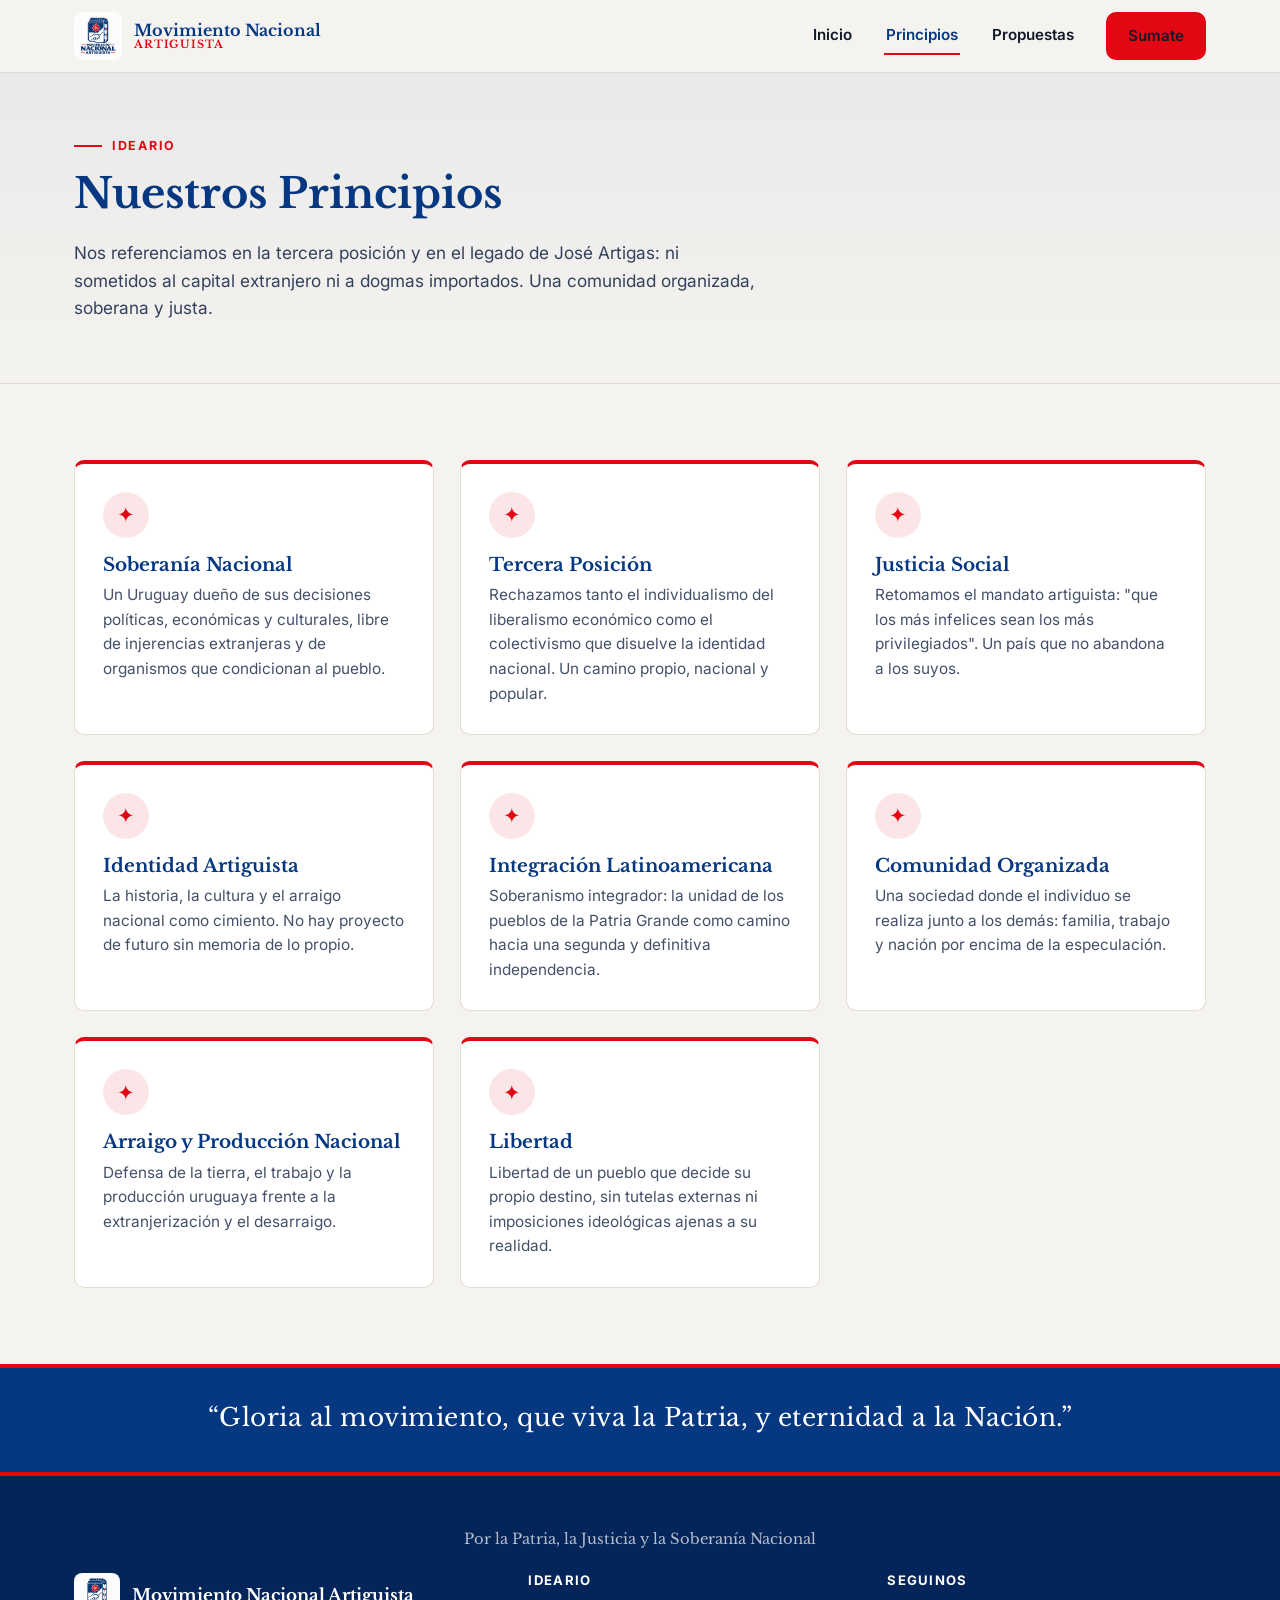
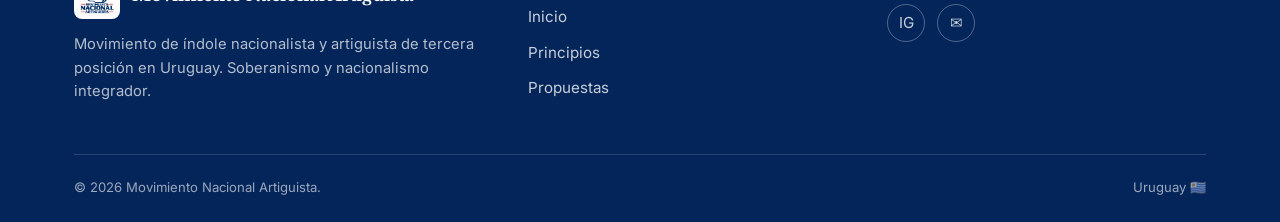
==== principios.html @ b1897db4 "Versión inicial del sitio hub de página única del Movimiento Nacional Artiguista Hub con buscador en" ====
<!DOCTYPE html>
<html lang="es-UY">
<head>
<meta charset="UTF-8">
<meta name="viewport" content="width=device-width, initial-scale=1.0">
<title>Principios — Movimiento Nacional Artiguista</title>
<meta name="description" content="El ideario del Movimiento Nacional Artiguista: tercera posición, soberanía nacional, justicia social e integración latinoamericana desde el legado de Artigas.">
<link rel="icon" href="assets/img/logo.jpg">
<link rel="preconnect" href="https://fonts.googleapis.com">
<link rel="preconnect" href="https://fonts.gstatic.com" crossorigin>
<link href="https://fonts.googleapis.com/css2?family=Libre+Baskerville:wght@400;700&family=Inter:wght@400;500;600;700&display=swap" rel="stylesheet">
<link rel="stylesheet" href="assets/css/styles.css">
</head>
<body>

<header class="encabezado">
  <div class="contenedor encabezado__barra">
    <a href="index.html" class="marca">
      <img src="assets/img/logo.jpg" alt="Escudo del Movimiento Nacional Artiguista">
      <span class="marca__texto">
        <strong>Movimiento Nacional</strong>
        <span>ARTIGUISTA</span>
      </span>
    </a>
    <nav class="nav-principal" aria-label="Navegación principal">
      <a href="index.html">Inicio</a>
      <a href="principios.html" aria-current="page">Principios</a>
      <a href="propuestas.html">Propuestas</a>
      <a href="index.html#titulo-comunidad" class="boton boton-rojo" style="padding:10px 20px;">Sumate</a>
    </nav>
    <button class="menu-toggle" aria-label="Abrir menú" aria-expanded="false"><span></span></button>
  </div>
</header>

<main>
  <section class="pagina-hero">
    <div class="contenedor">
      <p class="eyebrow">Ideario</p>
      <h1>Nuestros Principios</h1>
      <p class="pagina-hero__lead">Nos referenciamos en la tercera posición y en el legado de José Artigas: ni sometidos al capital extranjero ni a dogmas importados. Una comunidad organizada, soberana y justa.</p>
    </div>
  </section>

  <section class="seccion">
    <div class="contenedor">
      <div class="grilla-3">
        <article class="tarjeta tarjeta--principio">
          <div class="tarjeta__icono">✦</div>
          <h3>Soberanía Nacional</h3>
          <p>Un Uruguay dueño de sus decisiones políticas, económicas y culturales, libre de injerencias extranjeras y de organismos que condicionan al pueblo.</p>
        </article>
        <article class="tarjeta tarjeta--principio">
          <div class="tarjeta__icono">✦</div>
          <h3>Tercera Posición</h3>
          <p>Rechazamos tanto el individualismo del liberalismo económico como el colectivismo que disuelve la identidad nacional. Un camino propio, nacional y popular.</p>
        </article>
        <article class="tarjeta tarjeta--principio">
          <div class="tarjeta__icono">✦</div>
          <h3>Justicia Social</h3>
          <p>Retomamos el mandato artiguista: "que los más infelices sean los más privilegiados". Un país que no abandona a los suyos.</p>
        </article>
        <article class="tarjeta tarjeta--principio">
          <div class="tarjeta__icono">✦</div>
          <h3>Identidad Artiguista</h3>
          <p>La historia, la cultura y el arraigo nacional como cimiento. No hay proyecto de futuro sin memoria de lo propio.</p>
        </article>
        <article class="tarjeta tarjeta--principio">
          <div class="tarjeta__icono">✦</div>
          <h3>Integración Latinoamericana</h3>
          <p>Soberanismo integrador: la unidad de los pueblos de la Patria Grande como camino hacia una segunda y definitiva independencia.</p>
        </article>
        <article class="tarjeta tarjeta--principio">
          <div class="tarjeta__icono">✦</div>
          <h3>Comunidad Organizada</h3>
          <p>Una sociedad donde el individuo se realiza junto a los demás: familia, trabajo y nación por encima de la especulación.</p>
        </article>
        <article class="tarjeta tarjeta--principio">
          <div class="tarjeta__icono">✦</div>
          <h3>Arraigo y Producción Nacional</h3>
          <p>Defensa de la tierra, el trabajo y la producción uruguaya frente a la extranjerización y el desarraigo.</p>
        </article>
        <article class="tarjeta tarjeta--principio">
          <div class="tarjeta__icono">✦</div>
          <h3>Libertad</h3>
          <p>Libertad de un pueblo que decide su propio destino, sin tutelas externas ni imposiciones ideológicas ajenas a su realidad.</p>
        </article>
      </div>
    </div>
  </section>

  <section class="franja-lema">
    <div class="contenedor">
      <p>&ldquo;Gloria al movimiento, que viva la Patria, y eternidad a la Nación.&rdquo;</p>
    </div>
  </section>
</main>

<footer class="pie">
  <div class="contenedor">
    <p class="pie__lema">Por la Patria, la Justicia y la Soberanía Nacional</p>
    <div class="pie__grid">
      <div>
        <div class="pie__marca">
          <img src="assets/img/logo.jpg" alt="Escudo del Movimiento Nacional Artiguista">
          <strong>Movimiento Nacional Artiguista</strong>
        </div>
        <p>Movimiento de índole nacionalista y artiguista de tercera posición en Uruguay. Soberanismo y nacionalismo integrador.</p>
      </div>
      <div>
        <h4>Ideario</h4>
        <ul>
          <li><a href="index.html">Inicio</a></li>
          <li><a href="principios.html">Principios</a></li>
          <li><a href="propuestas.html">Propuestas</a></li>
        </ul>
      </div>
      <div>
        <h4>Seguinos</h4>
        <div class="pie__redes">
          <a href="https://www.instagram.com/movimiento_nacionalartiguista/" target="_blank" rel="noopener">IG</a>
          <a href="mailto:contacto@mna.uy">✉</a>
        </div>
      </div>
    </div>
    <div class="pie__inferior">
      <span>© 2026 Movimiento Nacional Artiguista.</span>
      <span>Uruguay 🇺🇾</span>
    </div>
  </div>
</footer>

<script src="assets/js/main.js"></script>
</body>
</html>
---- assets/css/styles.css ----
/* ==========================================================================
   Movimiento Nacional Artiguista — sistema de estilos
   Paleta e identidad tomadas de la propuesta de marca (idea.png):
   Azul #063882 · Rojo #E30613 · Fondo #F5F3EF · Texto #111827
   ========================================================================== */

:root {
  --azul: #063882;
  --azul-oscuro: #04255a;
  --rojo: #e30613;
  --crema: #f5f3ef;
  --tinta: #111827;
  --blanco: #ffffff;
  --borde: #e2ddd2;

  --fuente-titulo: "Libre Baskerville", "Georgia", serif;
  --fuente-texto: "Inter", "Manrope", -apple-system, BlinkMacSystemFont, sans-serif;

  --radio: 10px;
  --sombra: 0 12px 30px rgba(6, 56, 130, 0.12);
  --ancho-maximo: 1180px;
}

* { box-sizing: border-box; }

html { scroll-behavior: smooth; }

body {
  margin: 0;
  background: var(--crema);
  color: var(--tinta);
  font-family: var(--fuente-texto);
  line-height: 1.6;
  -webkit-font-smoothing: antialiased;
}

img { max-width: 100%; display: block; }

a { color: inherit; text-decoration: none; }

h1, h2, h3, h4 {
  font-family: var(--fuente-titulo);
  line-height: 1.15;
  margin: 0 0 .5em;
  color: var(--azul);
  font-weight: 700;
}

p { margin: 0 0 1em; }

.contenedor {
  width: 100%;
  max-width: var(--ancho-maximo);
  margin: 0 auto;
  padding: 0 24px;
}

.eyebrow {
  display: inline-flex;
  align-items: center;
  gap: 10px;
  font-size: .78rem;
  font-weight: 700;
  letter-spacing: .14em;
  text-transform: uppercase;
  color: var(--rojo);
  margin-bottom: 14px;
}
.eyebrow::before {
  content: "";
  width: 28px;
  height: 2px;
  background: var(--rojo);
  display: inline-block;
}

/* ---------- Botones ---------- */
.boton {
  display: inline-flex;
  align-items: center;
  justify-content: center;
  gap: 8px;
  padding: 14px 28px;
  border-radius: var(--radio);
  font-family: var(--fuente-texto);
  font-weight: 700;
  font-size: .95rem;
  border: 2px solid transparent;
  cursor: pointer;
  transition: transform .15s ease, background .15s ease, color .15s ease, border-color .15s ease;
}
.boton:hover { transform: translateY(-2px); }
.boton-primario { background: var(--azul); color: var(--blanco); }
.boton-primario:hover { background: var(--azul-oscuro); }
.boton-secundario { background: transparent; border-color: var(--azul); color: var(--azul); }
.boton-secundario:hover { background: var(--azul); color: var(--blanco); }
.boton-rojo { background: var(--rojo); color: var(--blanco); }
.boton-rojo:hover { background: #b8050f; }

/* ---------- Header ---------- */
.encabezado {
  position: sticky;
  top: 0;
  z-index: 100;
  background: rgba(245, 243, 239, 0.92);
  backdrop-filter: saturate(160%) blur(8px);
  border-bottom: 1px solid var(--borde);
}
.encabezado__barra {
  display: flex;
  align-items: center;
  justify-content: space-between;
  padding: 12px 24px;
  gap: 16px;
}
.marca {
  display: flex;
  align-items: center;
  gap: 12px;
  font-family: var(--fuente-titulo);
}
.marca img { width: 48px; height: 48px; object-fit: contain; border-radius: 8px; }
.marca__texto { line-height: 1.05; }
.marca__texto strong { display: block; font-size: 1rem; color: var(--azul); }
.marca__texto span { display: block; font-size: .68rem; letter-spacing: .08em; color: var(--rojo); font-weight: 700; }

.nav-principal { display: flex; align-items: center; gap: 30px; }
.nav-principal a {
  font-weight: 600;
  font-size: .95rem;
  color: var(--tinta);
  padding: 6px 2px;
  border-bottom: 2px solid transparent;
  transition: color .15s ease, border-color .15s ease;
}
.nav-principal a:hover,
.nav-principal a[aria-current="page"] {
  color: var(--azul);
  border-color: var(--rojo);
}

.menu-toggle {
  display: none;
  background: none;
  border: 2px solid var(--azul);
  border-radius: 8px;
  width: 42px;
  height: 38px;
  cursor: pointer;
  align-items: center;
  justify-content: center;
}
.menu-toggle span,
.menu-toggle span::before,
.menu-toggle span::after {
  content: "";
  display: block;
  width: 20px;
  height: 2px;
  background: var(--azul);
  position: relative;
}
.menu-toggle span::before { position: absolute; top: -6px; }
.menu-toggle span::after { position: absolute; top: 6px; }

/* ---------- Hero ---------- */
.hero {
  position: relative;
  overflow: hidden;
  background:
    radial-gradient(1100px 500px at 85% -10%, rgba(227,6,19,.10), transparent 60%),
    var(--crema);
  border-bottom: 1px solid var(--borde);
}
.hero__grid {
  display: grid;
  grid-template-columns: 1.05fr .95fr;
  gap: 40px;
  align-items: center;
  padding: 72px 24px 60px;
}
.hero h1 { font-size: clamp(2.1rem, 4vw, 3.2rem); }
.hero__lead { font-size: 1.12rem; max-width: 46ch; color: #33415c; }
.hero__acciones { display: flex; gap: 14px; margin-top: 28px; flex-wrap: wrap; }

.hero__grafico {
  position: relative;
  aspect-ratio: 4 / 3;
  border-radius: 18px;
  background: linear-gradient(135deg, var(--azul) 0%, var(--azul) 52%, var(--crema) 52%, var(--crema) 100%);
  box-shadow: var(--sombra);
  display: flex;
  align-items: center;
  justify-content: center;
  overflow: hidden;
}
.hero__grafico img { width: 62%; filter: drop-shadow(0 10px 20px rgba(0,0,0,.25)); }
.hero__grafico::after {
  content: "";
  position: absolute; inset: 0;
  background: repeating-linear-gradient(45deg, rgba(255,255,255,.05) 0 2px, transparent 2px 6px);
  pointer-events: none;
}

/* ---------- Franja lema ---------- */
.franja-lema {
  background: var(--azul);
  color: var(--blanco);
  text-align: center;
  padding: 34px 24px;
  position: relative;
}
.franja-lema::before {
  content: "";
  position: absolute; top: 0; left: 0; right: 0; height: 4px;
  background: var(--rojo);
}
.franja-lema p {
  margin: 0;
  font-family: var(--fuente-titulo);
  font-size: clamp(1.05rem, 2.2vw, 1.55rem);
  letter-spacing: .02em;
}

/* ---------- Secciones genéricas ---------- */
.seccion { padding: 76px 24px; }
.seccion--alterna { background: var(--blanco); border-top: 1px solid var(--borde); border-bottom: 1px solid var(--borde); }
.seccion__cabecera { max-width: 720px; margin-bottom: 44px; }
.seccion__cabecera p { color: #33415c; font-size: 1.05rem; }

.pagina-hero {
  padding: 56px 24px 44px;
  border-bottom: 1px solid var(--borde);
  background: linear-gradient(180deg, rgba(6,56,130,.05), transparent);
}
.pagina-hero h1 { font-size: clamp(1.9rem, 3.4vw, 2.6rem); }
.pagina-hero__lead { max-width: 62ch; color: #33415c; font-size: 1.08rem; }

/* ---------- Tarjetas / grillas ---------- */
.grilla-3 { display: grid; grid-template-columns: repeat(3, 1fr); gap: 26px; }
.grilla-2 { display: grid; grid-template-columns: repeat(2, 1fr); gap: 26px; }

.seccion-dividida {
  display: grid;
  grid-template-columns: 1fr 1fr;
  gap: 48px;
  align-items: center;
}
.seccion-dividida--participa { grid-template-columns: 1.1fr .9fr; align-items: flex-start; }
.seccion-dividida > *,
.grilla-3 > *,
.grilla-2 > *,
.admin-mensajes-grid > * { min-width: 0; }

.tarjeta {
  background: var(--blanco);
  border: 1px solid var(--borde);
  border-radius: var(--radio);
  padding: 28px;
  transition: transform .15s ease, box-shadow .15s ease;
}
.tarjeta:hover { transform: translateY(-4px); box-shadow: var(--sombra); }
.tarjeta__icono {
  width: 46px; height: 46px;
  display: flex; align-items: center; justify-content: center;
  border-radius: 50%;
  background: rgba(227,6,19,.10);
  color: var(--rojo);
  margin-bottom: 16px;
  font-size: 1.3rem;
}
.tarjeta h3 { font-size: 1.15rem; margin-bottom: 8px; }
.tarjeta p { color: #445069; font-size: .96rem; margin-bottom: 0; }
.tarjeta__enlace {
  display: inline-block;
  margin-top: 14px;
  font-weight: 700;
  font-size: .88rem;
  color: var(--azul);
  border-bottom: 2px solid var(--rojo);
}

.tarjeta--principio { border-top: 4px solid var(--rojo); }
.tarjeta--noticia { display: flex; flex-direction: column; gap: 10px; }
.tarjeta--noticia .fecha {
  font-size: .78rem; text-transform: uppercase; letter-spacing: .08em;
  color: var(--rojo); font-weight: 700;
}

/* ---------- Propuestas: bloques con numeración ---------- */
.eje-propuesta {
  display: grid;
  grid-template-columns: 90px 1fr;
  gap: 22px;
  padding: 30px 0;
  border-bottom: 1px solid var(--borde);
}
.eje-propuesta:last-child { border-bottom: none; }
.eje-propuesta__numero {
  font-family: var(--fuente-titulo);
  font-size: 2.4rem;
  color: var(--rojo);
  opacity: .85;
}
.eje-propuesta ul { margin: 12px 0 0; padding-left: 20px; color: #33415c; }
.eje-propuesta li { margin-bottom: 6px; }

/* ---------- Formulario Participá ---------- */
.formulario {
  background: var(--blanco);
  border: 1px solid var(--borde);
  border-radius: 14px;
  padding: 34px;
  box-shadow: var(--sombra);
}
.campo { margin-bottom: 18px; display: flex; flex-direction: column; gap: 6px; }
.campo label { font-weight: 700; font-size: .88rem; }
.campo input,
.campo select,
.campo textarea {
  font-family: var(--fuente-texto);
  font-size: .96rem;
  padding: 12px 14px;
  border: 1px solid var(--borde);
  border-radius: 8px;
  background: var(--crema);
  color: var(--tinta);
}
.campo input:focus,
.campo select:focus,
.campo textarea:focus {
  outline: none;
  border-color: var(--azul);
  background: var(--blanco);
}
.campo-fila { display: grid; grid-template-columns: 1fr 1fr; gap: 16px; }
.mensaje-envio {
  display: none;
  margin-top: 16px;
  padding: 14px 16px;
  border-radius: 8px;
  background: rgba(6,56,130,.08);
  color: var(--azul);
  font-weight: 600;
  font-size: .92rem;
}
.mensaje-envio.visible { display: block; }

.vias-contacto { display: flex; flex-direction: column; gap: 22px; }
.via-contacto { display: flex; gap: 14px; align-items: flex-start; }
.via-contacto__icono {
  width: 42px; height: 42px; border-radius: 50%;
  background: var(--azul); color: var(--blanco);
  display: flex; align-items: center; justify-content: center;
  flex-shrink: 0; font-size: 1.05rem;
}
.via-contacto h4 { margin: 0 0 4px; font-family: var(--fuente-texto); font-size: 1rem; color: var(--tinta); }
.via-contacto p { margin: 0; color: #445069; font-size: .92rem; }
.via-contacto a { color: var(--azul); font-weight: 700; }

/* ---------- Footer ---------- */
.pie {
  background: var(--azul-oscuro);
  color: rgba(255,255,255,.88);
  padding: 56px 24px 24px;
  position: relative;
}
.pie::before {
  content: "";
  position: absolute; top: 0; left: 0; right: 0; height: 4px;
  background: var(--rojo);
}
.pie__grid {
  display: grid;
  grid-template-columns: 1.3fr 1fr 1fr;
  gap: 40px;
  padding-bottom: 36px;
  border-bottom: 1px solid rgba(255,255,255,.15);
}
.pie__marca { display: flex; gap: 12px; align-items: center; margin-bottom: 14px; }
.pie__marca img { width: 46px; height: 46px; border-radius: 8px; }
.pie__marca strong { display: block; font-family: var(--fuente-titulo); color: var(--blanco); font-size: 1.05rem; }
.pie p { color: rgba(255,255,255,.7); font-size: .92rem; }
.pie h4 { color: var(--blanco); font-family: var(--fuente-texto); font-size: .82rem; text-transform: uppercase; letter-spacing: .1em; margin-bottom: 16px; }
.pie ul { list-style: none; margin: 0; padding: 0; display: flex; flex-direction: column; gap: 10px; }
.pie a { color: rgba(255,255,255,.78); font-size: .95rem; }
.pie a:hover { color: var(--blanco); }
.pie__redes { display: flex; gap: 12px; margin-top: 8px; }
.pie__redes a {
  width: 38px; height: 38px; border-radius: 50%;
  border: 1px solid rgba(255,255,255,.3);
  display: flex; align-items: center; justify-content: center;
}
.pie__redes a:hover { background: var(--rojo); border-color: var(--rojo); }
.pie__inferior {
  display: flex; justify-content: space-between; align-items: center;
  padding-top: 22px; font-size: .82rem; color: rgba(255,255,255,.6);
  flex-wrap: wrap; gap: 10px;
}
.pie__lema { font-family: var(--fuente-titulo); color: var(--blanco); text-align: center; margin: 0 0 22px; font-size: 1rem; }

/* ---------- Banner modo demo ---------- */
.banner-demo {
  background: #fff8e6;
  border: 1px solid #f0d585;
  color: #6b5310;
  padding: 12px 18px;
  border-radius: 8px;
  font-size: .88rem;
  display: flex;
  gap: 10px;
  align-items: flex-start;
  margin-bottom: 30px;
}
.banner-demo strong { color: #4d3c0a; }

/* ---------- Pestañas (tabs) ---------- */
.pestanas {
  display: flex;
  gap: 6px;
  border-bottom: 1px solid var(--borde);
  margin-bottom: 32px;
  flex-wrap: wrap;
}
.pestana {
  background: none;
  border: none;
  padding: 12px 18px;
  font-family: var(--fuente-texto);
  font-weight: 700;
  font-size: .92rem;
  color: #6b7690;
  cursor: pointer;
  border-bottom: 3px solid transparent;
  margin-bottom: -1px;
}
.pestana:hover { color: var(--azul); }
.pestana.activa { color: var(--azul); border-color: var(--rojo); }
.panel-pestana { display: none; }
.panel-pestana.activo { display: block; }

/* ---------- Cuenta / auth ---------- */
.tarjeta-auth {
  max-width: 420px;
  margin: 0 auto;
  background: var(--blanco);
  border: 1px solid var(--borde);
  border-radius: 14px;
  padding: 34px;
  box-shadow: var(--sombra);
}
.tarjeta-auth__cambiar {
  text-align: center;
  margin-top: 16px;
  font-size: .9rem;
  color: #445069;
}
.tarjeta-auth__cambiar button {
  background: none; border: none; padding: 0;
  color: var(--azul); font-weight: 700; cursor: pointer; font-size: .9rem;
}
.error-form {
  display: none;
  background: #fdeceb;
  border: 1px solid #f3b8b3;
  color: #8a1f16;
  padding: 10px 14px;
  border-radius: 8px;
  font-size: .86rem;
  margin-bottom: 14px;
}
.error-form.visible { display: block; }
.credenciales-demo {
  background: var(--crema);
  border: 1px dashed var(--borde);
  border-radius: 8px;
  padding: 10px 14px;
  font-size: .82rem;
  color: #445069;
  margin-top: 18px;
}

/* ---------- Cabecera de sesión ---------- */
.cabecera-sesion {
  display: flex;
  justify-content: space-between;
  align-items: center;
  flex-wrap: wrap;
  gap: 14px;
  margin-bottom: 30px;
  padding-bottom: 22px;
  border-bottom: 1px solid var(--borde);
}
.cabecera-sesion__saludo strong { color: var(--azul); }
.insignia-rol {
  display: inline-block;
  font-size: .7rem;
  font-weight: 700;
  text-transform: uppercase;
  letter-spacing: .06em;
  padding: 3px 10px;
  border-radius: 999px;
  background: rgba(6,56,130,.10);
  color: var(--azul);
  margin-left: 8px;
}

/* ---------- Publicaciones del muro ---------- */
.form-post {
  background: var(--blanco);
  border: 1px solid var(--borde);
  border-radius: 14px;
  padding: 24px;
  margin-bottom: 32px;
}
.form-post textarea { width: 100%; }
.form-post__pie { display: flex; justify-content: space-between; align-items: center; margin-top: 14px; gap: 12px; flex-wrap: wrap; }
.selector-archivo {
  display: inline-flex; align-items: center; gap: 8px;
  font-size: .86rem; font-weight: 600; color: var(--azul);
  cursor: pointer; border: 1px dashed var(--azul); border-radius: 8px; padding: 8px 14px;
}
.selector-archivo input { display: none; }
.previsualizacion { margin-top: 12px; max-width: 220px; border-radius: 8px; overflow: hidden; position: relative; display: none; }
.previsualizacion.visible { display: block; }
.previsualizacion img { width: 100%; display: block; }
.previsualizacion button {
  position: absolute; top: 6px; right: 6px;
  background: rgba(17,24,39,.7); color: #fff; border: none;
  width: 24px; height: 24px; border-radius: 50%; cursor: pointer; font-size: .8rem;
}

.publicacion {
  background: var(--blanco);
  border: 1px solid var(--borde);
  border-radius: 14px;
  padding: 22px;
  margin-bottom: 22px;
}
.publicacion__cabecera { display: flex; justify-content: space-between; align-items: center; margin-bottom: 10px; }
.publicacion__autor { font-weight: 700; color: var(--azul); }
.publicacion__fecha { font-size: .78rem; color: #8b93a7; }
.publicacion__texto { color: var(--tinta); margin-bottom: 12px; }
.publicacion__imagen { border-radius: 10px; max-width: 100%; margin-bottom: 12px; }

.estado-pill {
  display: inline-flex; align-items: center; gap: 5px;
  font-size: .72rem; font-weight: 700; text-transform: uppercase; letter-spacing: .05em;
  padding: 3px 10px; border-radius: 999px;
}
.estado-pendiente { background: #fff3d6; color: #8a5a00; }
.estado-aprobado { background: #e2f4e6; color: #1e6b34; }
.estado-rechazado { background: #fdeceb; color: #8a1f16; }

.lista-comentarios { margin-top: 14px; padding-top: 14px; border-top: 1px solid var(--borde); display: flex; flex-direction: column; gap: 10px; }
.comentario { background: var(--crema); border-radius: 10px; padding: 10px 14px; }
.comentario__cabecera { display: flex; justify-content: space-between; font-size: .8rem; margin-bottom: 4px; }
.comentario__autor { font-weight: 700; color: var(--azul); }
.comentario__fecha { color: #8b93a7; }
.form-comentario { display: flex; gap: 10px; margin-top: 12px; }
.form-comentario input { flex: 1; }

.vacio { text-align: center; color: #8b93a7; padding: 40px 20px; font-size: .95rem; }

/* ---------- Mensajería ---------- */
.hilo-mensajes { display: flex; flex-direction: column; gap: 12px; max-height: 460px; overflow-y: auto; padding: 6px 4px 14px; margin-bottom: 18px; }
.mensaje-burbuja { max-width: 72%; padding: 12px 16px; border-radius: 14px; font-size: .92rem; line-height: 1.5; }
.mensaje-burbuja__fecha { display: block; font-size: .7rem; opacity: .7; margin-top: 4px; }
.mensaje-usuario { align-self: flex-end; background: var(--azul); color: var(--blanco); border-bottom-right-radius: 4px; }
.mensaje-admin { align-self: flex-start; background: var(--crema); color: var(--tinta); border: 1px solid var(--borde); border-bottom-left-radius: 4px; }
.form-mensaje { display: flex; gap: 10px; }
.form-mensaje input { flex: 1; }

.lista-hilos { display: flex; flex-direction: column; gap: 8px; }
.hilo-item {
  display: flex; justify-content: space-between; align-items: center; gap: 10px;
  padding: 14px 16px; border: 1px solid var(--borde); border-radius: 10px; cursor: pointer; background: var(--blanco);
  text-align: left; width: 100%; font-family: var(--fuente-texto);
}
.hilo-item:hover, .hilo-item.activo { border-color: var(--azul); background: rgba(6,56,130,.04); }
.hilo-item > span:first-child { min-width: 0; overflow: hidden; }
.hilo-item__nombre { font-weight: 700; color: var(--tinta); }
.hilo-item__preview { display: block; font-size: .82rem; color: #8b93a7; max-width: 100%; overflow: hidden; text-overflow: ellipsis; white-space: nowrap; }
.contador-sin-leer {
  background: var(--rojo); color: #fff; font-size: .72rem; font-weight: 700;
  border-radius: 999px; padding: 2px 8px; flex-shrink: 0;
}

/* ---------- Panel de administración ---------- */
.admin-subnav { display: flex; gap: 10px; margin-bottom: 26px; flex-wrap: wrap; }
.admin-subnav button {
  background: var(--crema); border: 1px solid var(--borde); border-radius: 999px;
  padding: 8px 18px; font-size: .85rem; font-weight: 700; color: #445069; cursor: pointer;
}
.admin-subnav button.activa { background: var(--azul); border-color: var(--azul); color: var(--blanco); }
.admin-panel { display: none; }
.admin-panel.activo { display: block; }

.tabla-moderacion { display: flex; flex-direction: column; gap: 16px; }
.item-moderacion {
  border: 1px solid var(--borde); border-radius: 12px; padding: 18px; background: var(--blanco);
}
.item-moderacion__acciones { display: flex; gap: 10px; margin-top: 14px; }
.boton-chico { padding: 8px 16px; font-size: .82rem; border-radius: 8px; }
.boton-aprobar { background: #1e6b34; color: #fff; border: none; }
.boton-rechazar { background: #8a1f16; color: #fff; border: none; }
.boton-eliminar { background: transparent; border: 1px solid #8a1f16; color: #8a1f16; }

.form-novedad { background: var(--blanco); border: 1px solid var(--borde); border-radius: 14px; padding: 26px; margin-bottom: 30px; }
.lista-novedades-admin { display: flex; flex-direction: column; gap: 12px; }
.novedad-admin-item {
  display: flex; justify-content: space-between; align-items: flex-start; gap: 14px;
  border: 1px solid var(--borde); border-radius: 10px; padding: 14px 18px; background: var(--blanco);
}
.novedad-admin-item h4 { margin: 0 0 4px; color: var(--tinta); font-family: var(--fuente-texto); font-size: .98rem; }
.novedad-admin-item p { margin: 0; color: #8b93a7; font-size: .8rem; }

.adjunto-tag {
  display: inline-flex; align-items: center; gap: 6px;
  font-size: .78rem; font-weight: 600; color: var(--azul);
  background: rgba(6,56,130,.08); padding: 4px 10px; border-radius: 999px; margin-top: 8px; margin-right: 6px;
}
.video-incrustado { position: relative; padding-top: 56.25%; border-radius: 10px; overflow: hidden; margin-bottom: 12px; }
.video-incrustado iframe { position: absolute; inset: 0; width: 100%; height: 100%; border: 0; }

/* ==========================================================================
   Hub de una sola página (buscador, documentos, novedades, comunidad, redes)
   ========================================================================== */

.encabezado__barra--hub { gap: 22px; }

/* ---------- Buscador ---------- */
.buscador { position: relative; flex: 1; max-width: 420px; }
.buscador input {
  width: 100%;
  font-family: var(--fuente-texto);
  font-size: .92rem;
  padding: 10px 16px;
  border-radius: 999px;
  border: 1px solid var(--borde);
  background: var(--blanco);
  color: var(--tinta);
}
.buscador input:focus { outline: none; border-color: var(--azul); }
.buscador__resultados {
  position: absolute;
  top: calc(100% + 8px);
  left: 0; right: 0;
  background: var(--blanco);
  border: 1px solid var(--borde);
  border-radius: 12px;
  box-shadow: var(--sombra);
  max-height: 360px;
  overflow-y: auto;
  z-index: 50;
  padding: 8px;
}
.buscador__resultados[hidden] { display: none; }
.buscador__grupo-titulo { font-size: .72rem; text-transform: uppercase; letter-spacing: .08em; color: #8b93a7; font-weight: 700; padding: 8px 10px 4px; }
.buscador__item {
  display: block; width: 100%; text-align: left; background: none; border: none;
  padding: 8px 10px; border-radius: 8px; cursor: pointer; font-family: var(--fuente-texto);
}
.buscador__item:hover { background: var(--crema); }
.buscador__item strong { display: block; color: var(--azul); font-size: .9rem; }
.buscador__item span { font-size: .78rem; color: #8b93a7; }
.buscador__vacio { padding: 14px 10px; font-size: .85rem; color: #8b93a7; }

/* ---------- Usuario (header) ---------- */
.usuario-widget { display: flex; align-items: center; gap: 10px; position: relative; }
.usuario-chip {
  display: flex; align-items: center; gap: 8px;
  background: var(--crema); border: 1px solid var(--borde); border-radius: 999px;
  padding: 6px 14px 6px 6px; cursor: pointer; font-family: var(--fuente-texto);
}
.usuario-chip__avatar {
  width: 28px; height: 28px; border-radius: 50%; background: var(--azul); color: var(--blanco);
  display: flex; align-items: center; justify-content: center; font-weight: 700; font-size: .8rem;
}
.usuario-chip__nombre { font-size: .85rem; font-weight: 700; color: var(--tinta); }

/* ---------- Intro ---------- */
.hub__intro { padding: 44px 24px 8px; max-width: 940px; display: flex; align-items: center; gap: 32px; }
.hub__intro-logo { flex: 0 0 auto; width: 128px; height: 128px; object-fit: contain; }
.hub__intro-texto { flex: 1 1 auto; min-width: 0; }
.hub__intro h1 { font-size: clamp(1.8rem, 3.4vw, 2.5rem); }
.hub__intro p { color: #33415c; font-size: 1.02rem; }
.hub__intro a { color: var(--azul); font-weight: 700; border-bottom: 2px solid var(--rojo); }
@media (max-width: 640px) {
  .hub__intro { flex-direction: column; text-align: center; gap: 16px; }
  .hub__intro-logo { width: 96px; height: 96px; }
}

/* ---------- Grid principal ---------- */
.hub__grid {
  display: grid;
  grid-template-columns: 260px minmax(0, 1fr) 340px;
  grid-template-areas:
    "documentos novedades comunidad"
    "redes      redes     comunidad";
  gap: 22px;
  align-items: start;
  padding: 24px 0 60px;
}
.panel-documentos { grid-area: documentos; }
.panel-novedades { grid-area: novedades; }
.panel-comunidad { grid-area: comunidad; }
.franja-redes { grid-area: redes; }

.panel-hub {
  background: var(--blanco);
  border: 1px solid var(--borde);
  border-radius: 14px;
  padding: 22px;
}
.panel-hub h2 { font-size: 1.1rem; margin-bottom: 4px; }
.panel-hub__sub { color: #8b93a7; font-size: .85rem; margin-bottom: 18px; }
.panel-hub__admin { border-bottom: 1px dashed var(--borde); padding-bottom: 18px; margin-bottom: 18px; }

.panel-comunidad {
  position: sticky;
  top: 86px;
  max-height: calc(100vh - 110px);
  overflow-y: auto;
}
.panel-comunidad .tarjeta-auth,
.panel-comunidad #form-login,
.panel-comunidad #form-registro,
.panel-comunidad #form-recuperar { max-width: none; margin: 0; border: none; padding: 0; box-shadow: none; }
.panel-comunidad .pestanas { flex-wrap: wrap; }
.pestanas--chicas .pestana { padding: 8px 12px; font-size: .85rem; }
.comunidad-nota { font-size: .85rem; color: #445069; margin-bottom: 16px; }

.enlace-recuperar {
  display: block; margin: 10px auto 0; background: none; border: none;
  color: var(--azul); font-weight: 600; font-size: .82rem; cursor: pointer; text-align: center;
}

.boton-google {
  width: 100%; display: flex; align-items: center; justify-content: center; gap: 10px;
  background: var(--blanco); border: 1px solid var(--borde); border-radius: 999px;
  padding: 11px 18px; font-family: var(--fuente-texto); font-weight: 700; font-size: .9rem;
  color: var(--tinta); cursor: pointer;
}
.boton-google:hover { border-color: var(--azul); }
.boton-google__icono {
  width: 20px; height: 20px; border-radius: 50%; background: var(--azul); color: var(--blanco);
  display: flex; align-items: center; justify-content: center; font-size: .72rem; font-weight: 700;
}

/* ---------- Documentos ---------- */
.lista-documentos { display: flex; flex-direction: column; gap: 12px; }
.documento-item {
  display: flex; align-items: flex-start; gap: 12px;
  border: 1px solid var(--borde); border-radius: 10px; padding: 14px;
}
.documento-item__icono {
  width: 36px; height: 36px; border-radius: 8px; background: rgba(227,6,19,.10); color: var(--rojo);
  display: flex; align-items: center; justify-content: center; flex-shrink: 0; font-size: 1.1rem;
}
.documento-item__cuerpo { min-width: 0; flex: 1; }
.documento-item__cuerpo h4 { margin: 0 0 2px; font-size: .92rem; color: var(--tinta); font-family: var(--fuente-texto); }
.documento-item__cuerpo p { margin: 0 0 6px; font-size: .8rem; color: #8b93a7; }
.documento-item__cuerpo a { font-size: .82rem; font-weight: 700; color: var(--azul); }
.documento-item__quitar { background: none; border: none; color: #8a1f16; cursor: pointer; font-size: .8rem; flex-shrink: 0; }

/* ---------- Feed de novedades ---------- */
.feed-novedades { display: flex; flex-direction: column; gap: 20px; }
.feed-novedades .tarjeta--noticia { border: 1px solid var(--borde); }

/* ---------- Franja redes sociales ---------- */
.franja-redes {
  background: var(--azul);
  border-radius: 14px;
  padding: 22px 26px;
  color: var(--blanco);
  display: flex;
  align-items: center;
  justify-content: space-between;
  flex-wrap: wrap;
  gap: 16px;
}
.franja-redes__pista { display: flex; align-items: center; gap: 10px; font-family: var(--fuente-titulo); }
.franja-redes__pista span {
  display: inline-flex; align-items: center; justify-content: center;
  width: 26px; height: 26px; border-radius: 50%; border: 1px solid rgba(255,255,255,.5);
  animation: franja-flecha 1.6s ease-in-out infinite;
}
.franja-redes__pista p { margin: 0; font-size: .95rem; }
@keyframes franja-flecha { 0%, 100% { transform: translateY(0); } 50% { transform: translateY(5px); } }
.franja-redes__enlaces { display: flex; gap: 12px; flex-wrap: wrap; }
.red-social {
  display: flex; align-items: center; gap: 8px;
  background: rgba(255,255,255,.12); border-radius: 999px; padding: 8px 16px 8px 8px;
  font-weight: 700; font-size: .88rem; color: var(--blanco);
}
.red-social:hover { background: rgba(255,255,255,.22); }
.red-social__icono {
  width: 26px; height: 26px; border-radius: 50%; background: var(--blanco); color: var(--azul);
  display: flex; align-items: center; justify-content: center; font-size: .7rem; font-weight: 800;
}

/* ---------- Colaboración económica ---------- */
.tarjeta-colaborar {
  background: var(--blanco); border: 1px solid var(--borde); border-radius: 14px;
  padding: 30px; text-align: center; max-width: 640px; margin: 0 auto 60px;
}
.tarjeta-colaborar p { color: #33415c; }
.colaborar-datos { font-weight: 700; color: var(--azul); background: var(--crema); border-radius: 8px; padding: 12px; }
.campo-checkbox { display: flex; align-items: center; gap: 8px; font-size: .88rem; font-weight: 600; margin-bottom: 16px; }
.campo-checkbox input { width: 16px; height: 16px; }

/* ---------- Usuarios (admin) ---------- */
.tabla-usuarios { display: flex; flex-direction: column; gap: 10px; }
.usuario-fila {
  display: flex; justify-content: space-between; align-items: center; gap: 10px; flex-wrap: wrap;
  border: 1px solid var(--borde); border-radius: 10px; padding: 12px 14px;
}
.usuario-fila__info { min-width: 0; }
.usuario-fila__info strong { display: block; font-size: .88rem; color: var(--tinta); }
.usuario-fila__info span { font-size: .78rem; color: #8b93a7; }
.usuario-fila__acciones { display: flex; gap: 6px; flex-wrap: wrap; }
.estado-suspendido { color: #8a1f16; font-weight: 700; }

/* ---------- Responsive ---------- */
@media (max-width: 1100px) {
  .hub__grid { grid-template-columns: 220px minmax(0, 1fr) 300px; }
}

@media (max-width: 900px) {
  .hero__grid { grid-template-columns: 1fr; }
  .hero__grafico { order: -1; max-width: 420px; margin: 0 auto; }
  .grilla-3 { grid-template-columns: 1fr 1fr; }
  .pie__grid { grid-template-columns: 1fr 1fr; }
  .encabezado__barra--hub { flex-wrap: wrap; }
  .buscador { order: 3; max-width: none; flex-basis: 100%; }
  .hub__grid {
    grid-template-columns: 1fr;
    grid-template-areas:
      "novedades"
      "documentos"
      "comunidad"
      "redes";
  }
  .panel-comunidad { position: static; max-height: none; }
}

@media (max-width: 720px) {
  .nav-principal {
    position: absolute;
    top: 100%; left: 0; right: 0;
    background: var(--crema);
    border-bottom: 1px solid var(--borde);
    flex-direction: column;
    align-items: flex-start;
    padding: 18px 24px 26px;
    gap: 16px;
    display: none;
  }
  .nav-principal.abierto { display: flex; }
  .menu-toggle { display: flex; }
  .grilla-3, .grilla-2, .seccion-dividida { grid-template-columns: 1fr; }
  .campo-fila { grid-template-columns: 1fr; }
  .eje-propuesta { grid-template-columns: 56px 1fr; }
  .pie__grid { grid-template-columns: 1fr; }
  .pie__inferior { flex-direction: column; align-items: flex-start; }
  .mensaje-burbuja { max-width: 88%; }
  .cabecera-sesion { flex-direction: column; align-items: flex-start; }
  .admin-mensajes-grid { grid-template-columns: 1fr !important; }
}
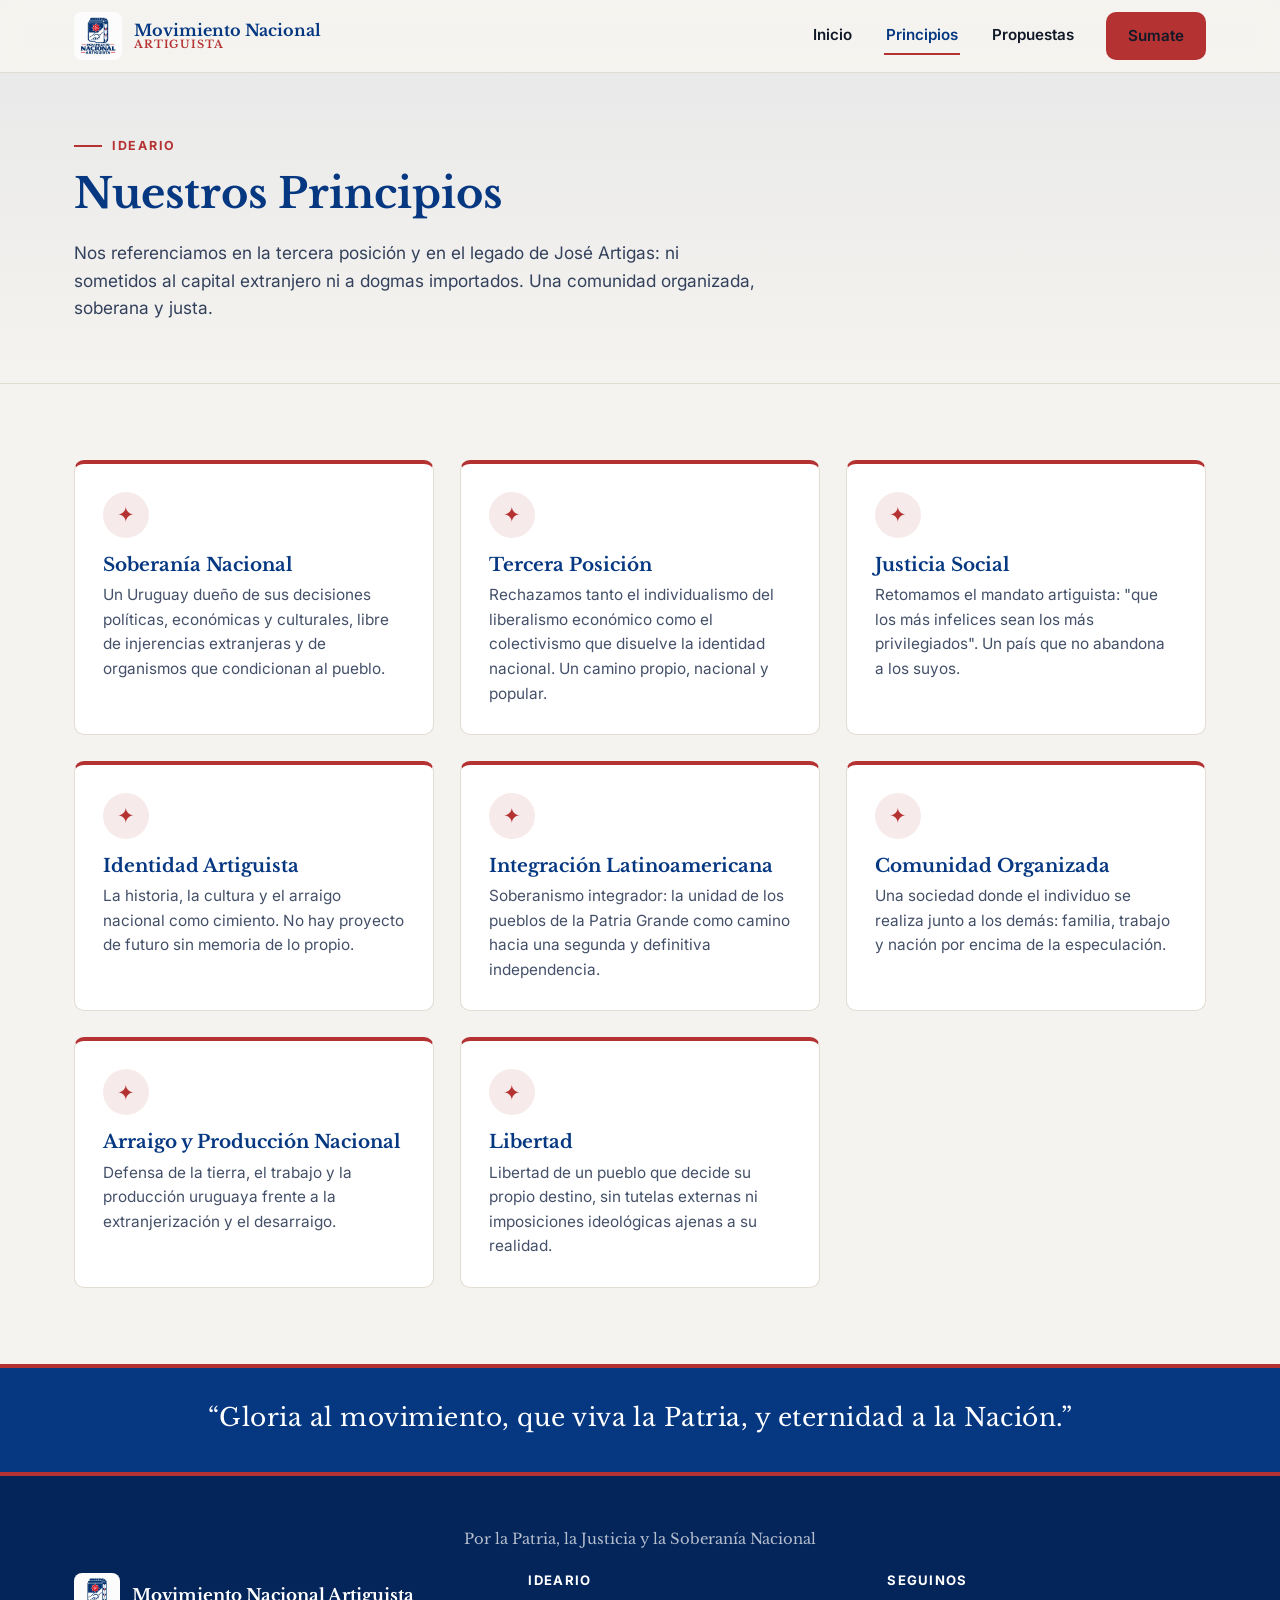
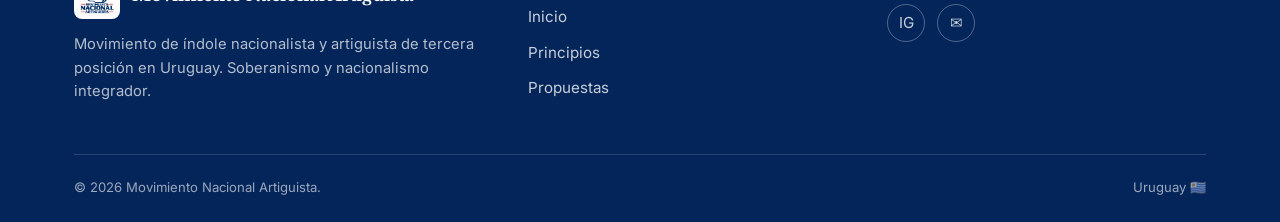
==== commit 0a573641: "Actualiza el enlace de Instagram a m.nacional.artiguista Co-Authored-By: Claude Sonnet 5.5 <noreply@" ====
--- a/principios.html
+++ b/principios.html
@@ -117,7 +117,7 @@
       <div>
         <h4>Seguinos</h4>
         <div class="pie__redes">
-          <a href="https://www.instagram.com/movimiento_nacionalartiguista/" target="_blank" rel="noopener">IG</a>
+          <a href="https://www.instagram.com/m.nacional.artiguista/" target="_blank" rel="noopener">IG</a>
           <a href="mailto:contacto@mna.uy">✉</a>
         </div>
       </div>
--- a/assets/css/styles.css
+++ b/assets/css/styles.css
@@ -1,13 +1,13 @@
 /* ==========================================================================
    Movimiento Nacional Artiguista — sistema de estilos
    Paleta e identidad tomadas de la propuesta de marca (idea.png):
-   Azul #063882 · Rojo #E30613 · Fondo #F5F3EF · Texto #111827
+   Azul #063882 · Rojo #B43232 · Fondo #F5F3EF · Texto #111827
    ========================================================================== */
 
 :root {
   --azul: #063882;
   --azul-oscuro: #04255a;
-  --rojo: #e30613;
+  --rojo: #b43232;
   --crema: #f5f3ef;
   --tinta: #111827;
   --blanco: #ffffff;
@@ -95,7 +95,7 @@
 .boton-secundario { background: transparent; border-color: var(--azul); color: var(--azul); }
 .boton-secundario:hover { background: var(--azul); color: var(--blanco); }
 .boton-rojo { background: var(--rojo); color: var(--blanco); }
-.boton-rojo:hover { background: #b8050f; }
+.boton-rojo:hover { background: #902828; }
 
 /* ---------- Header ---------- */
 .encabezado {
@@ -168,7 +168,7 @@
   position: relative;
   overflow: hidden;
   background:
-    radial-gradient(1100px 500px at 85% -10%, rgba(227,6,19,.10), transparent 60%),
+    radial-gradient(1100px 500px at 85% -10%, rgba(180,50,50,.10), transparent 60%),
     var(--crema);
   border-bottom: 1px solid var(--borde);
 }
@@ -264,7 +264,7 @@
   width: 46px; height: 46px;
   display: flex; align-items: center; justify-content: center;
   border-radius: 50%;
-  background: rgba(227,6,19,.10);
+  background: rgba(180,50,50,.10);
   color: var(--rojo);
   margin-bottom: 16px;
   font-size: 1.3rem;
@@ -755,7 +755,7 @@
   border: 1px solid var(--borde); border-radius: 10px; padding: 14px;
 }
 .documento-item__icono {
-  width: 36px; height: 36px; border-radius: 8px; background: rgba(227,6,19,.10); color: var(--rojo);
+  width: 36px; height: 36px; border-radius: 8px; background: rgba(180,50,50,.10); color: var(--rojo);
   display: flex; align-items: center; justify-content: center; flex-shrink: 0; font-size: 1.1rem;
 }
 .documento-item__cuerpo { min-width: 0; flex: 1; }
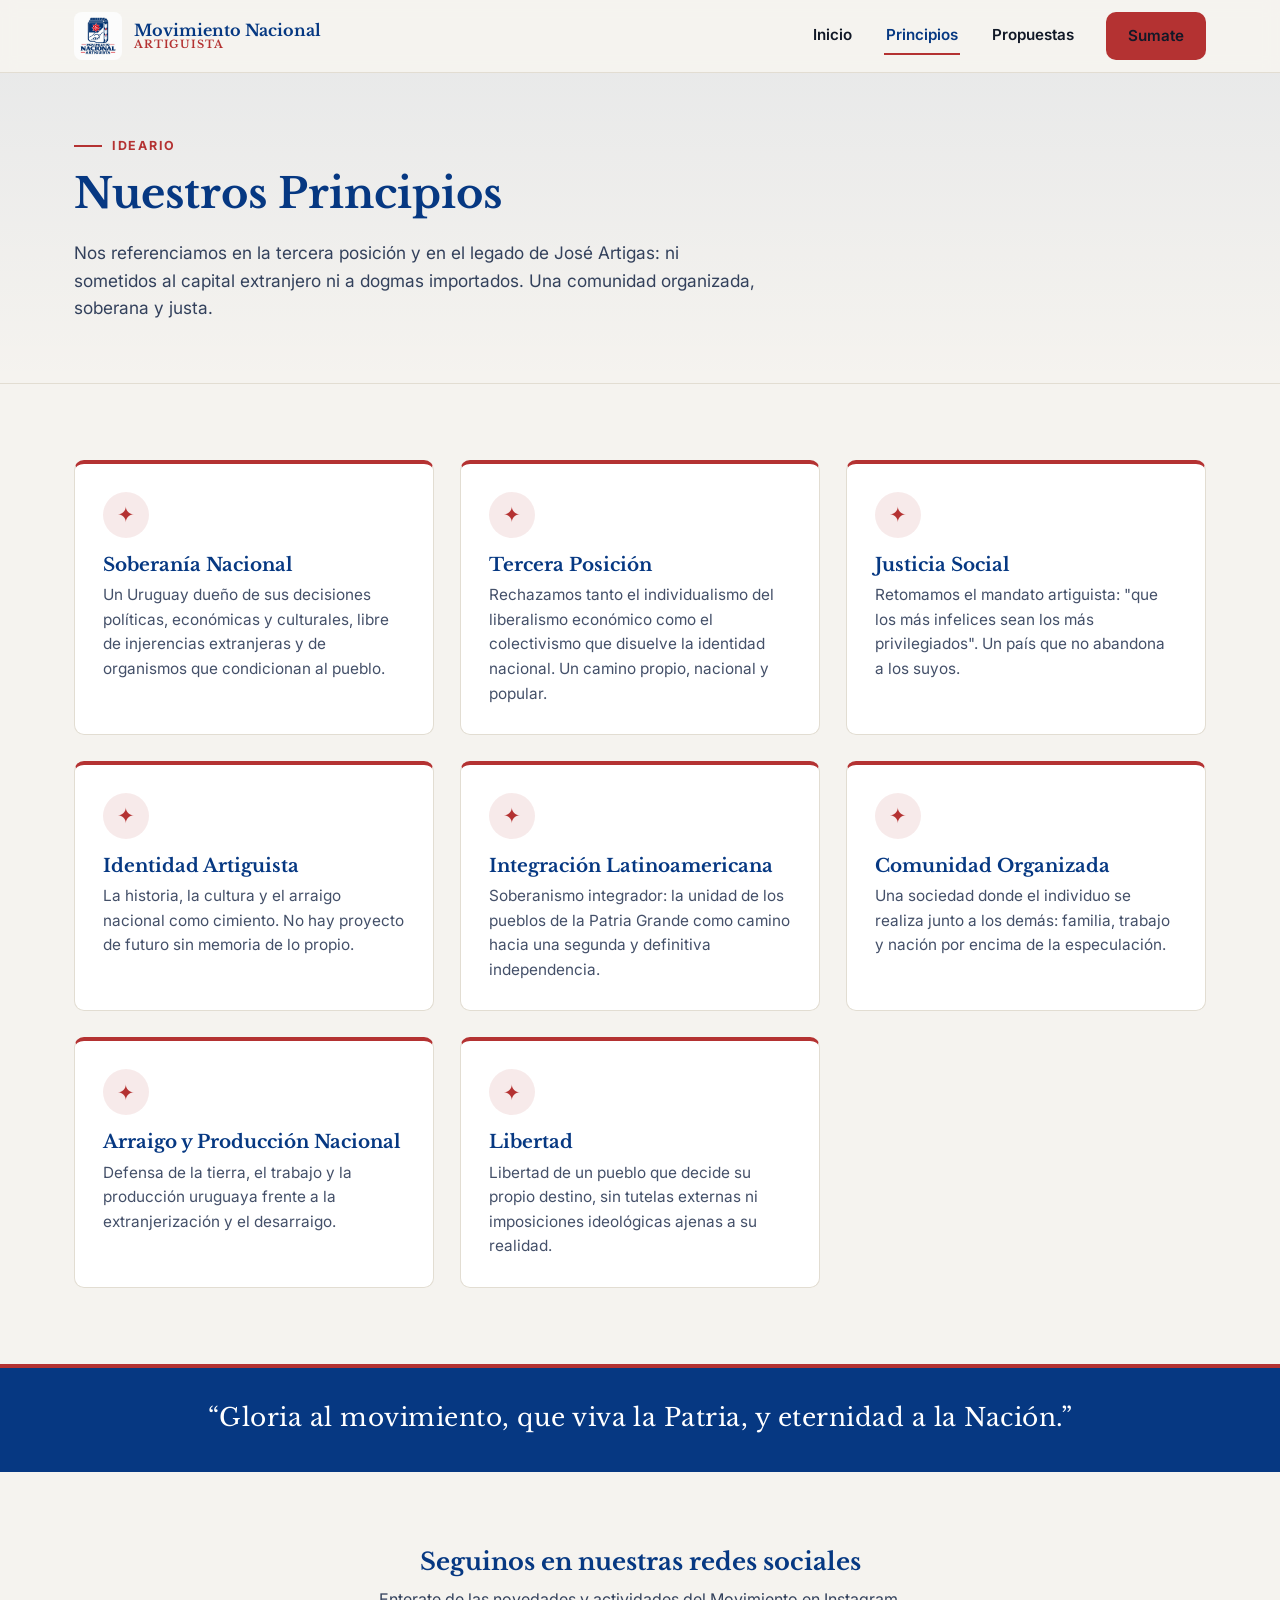
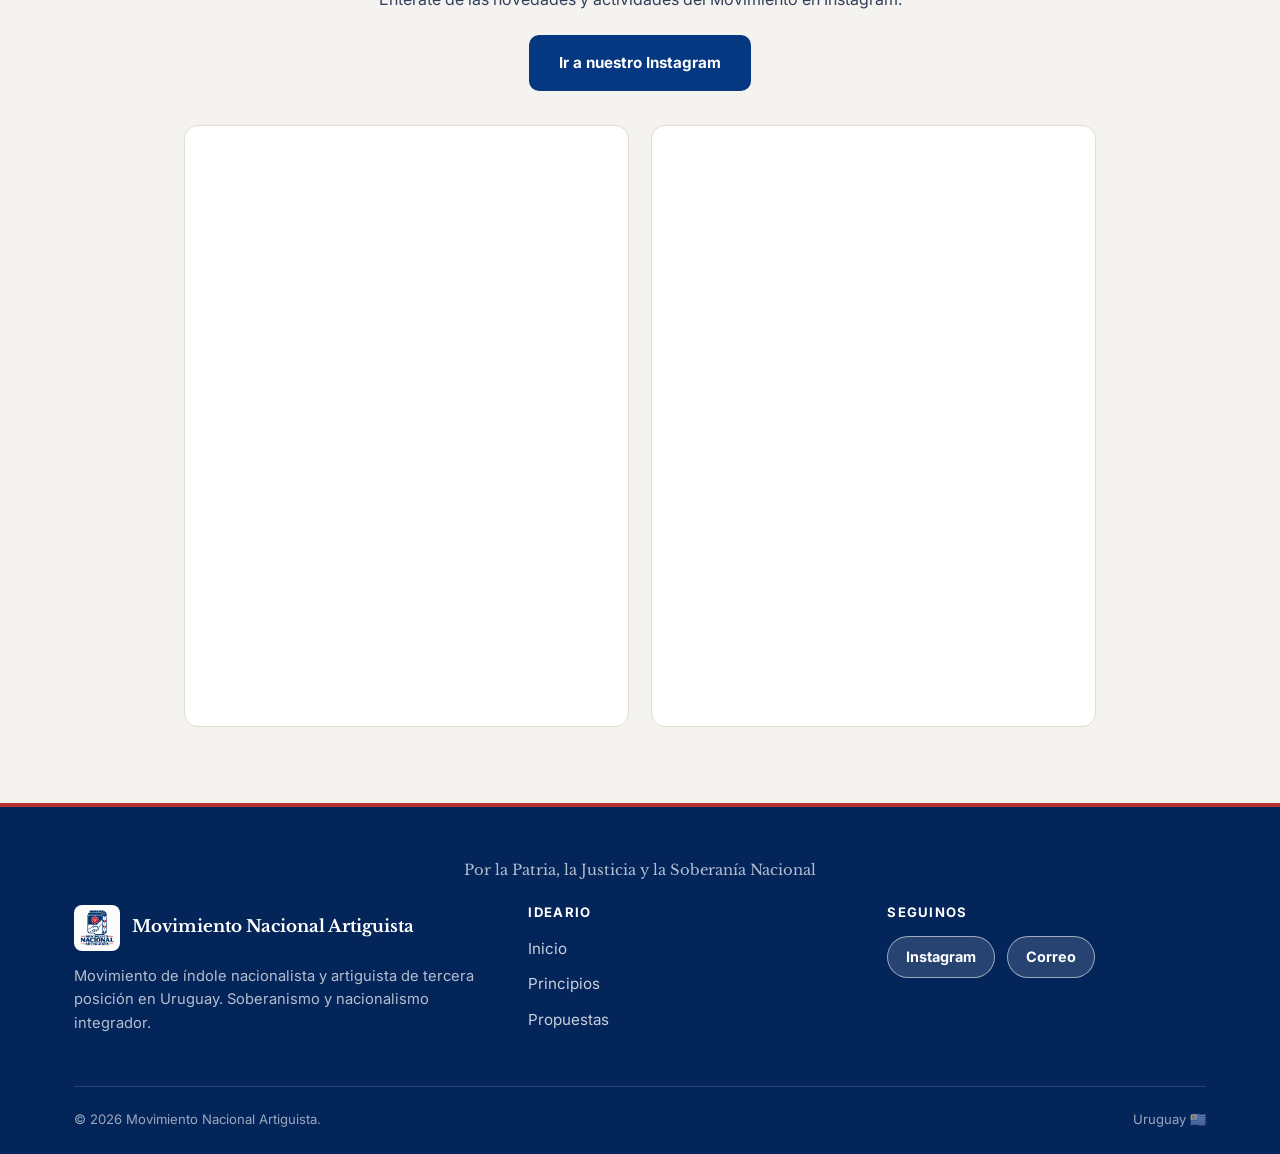
==== commit 006ac905: "Agrega sección de redes con los dos posteos de Instagram y botones visibles en el footer Co-Authored" ====
--- a/principios.html
+++ b/principios.html
@@ -93,6 +93,22 @@
       <p>&ldquo;Gloria al movimiento, que viva la Patria, y eternidad a la Nación.&rdquo;</p>
     </div>
   </section>
+
+  <section class="seccion seccion--redes" aria-labelledby="titulo-redes">
+    <div class="contenedor">
+      <h2 id="titulo-redes">Seguinos en nuestras redes sociales</h2>
+      <p>Enterate de las novedades y actividades del Movimiento en Instagram.</p>
+      <a href="https://www.instagram.com/m.nacional.artiguista/" target="_blank" rel="noopener" class="boton boton-primario">Ir a nuestro Instagram</a>
+      <div class="posts-instagram">
+        <div class="post-instagram">
+          <iframe src="https://www.instagram.com/p/De-iMXVNJtw/embed" title="Publicación de Instagram del Movimiento Nacional Artiguista" loading="lazy" allowtransparency="true" scrolling="no"></iframe>
+        </div>
+        <div class="post-instagram">
+          <iframe src="https://www.instagram.com/p/De7wDm3xeVn/embed" title="Publicación de Instagram del Movimiento Nacional Artiguista" loading="lazy" allowtransparency="true" scrolling="no"></iframe>
+        </div>
+      </div>
+    </div>
+  </section>
 </main>
 
 <footer class="pie">
@@ -117,8 +133,8 @@
       <div>
         <h4>Seguinos</h4>
         <div class="pie__redes">
-          <a href="https://www.instagram.com/m.nacional.artiguista/" target="_blank" rel="noopener">IG</a>
-          <a href="mailto:contacto@mna.uy">✉</a>
+          <a href="https://www.instagram.com/m.nacional.artiguista/" target="_blank" rel="noopener" aria-label="Instagram del Movimiento Nacional Artiguista">Instagram</a>
+          <a href="mailto:contacto@mna.uy" aria-label="Escribinos por correo">Correo</a>
         </div>
       </div>
     </div>
--- a/assets/css/styles.css
+++ b/assets/css/styles.css
@@ -385,13 +385,30 @@
 .pie ul { list-style: none; margin: 0; padding: 0; display: flex; flex-direction: column; gap: 10px; }
 .pie a { color: rgba(255,255,255,.78); font-size: .95rem; }
 .pie a:hover { color: var(--blanco); }
-.pie__redes { display: flex; gap: 12px; margin-top: 8px; }
+.pie__redes { display: flex; flex-wrap: wrap; gap: 12px; margin-top: 8px; }
 .pie__redes a {
-  width: 38px; height: 38px; border-radius: 50%;
-  border: 1px solid rgba(255,255,255,.3);
-  display: flex; align-items: center; justify-content: center;
+  height: 42px; padding: 0 18px; border-radius: 999px;
+  background: rgba(255,255,255,.14);
+  border: 1px solid rgba(255,255,255,.55);
+  color: var(--blanco); font-weight: 700; font-size: .9rem;
+  display: inline-flex; align-items: center; justify-content: center; gap: 8px;
 }
 .pie__redes a:hover { background: var(--rojo); border-color: var(--rojo); }
+
+/* ---------- Seguinos en redes (páginas de ideario) ---------- */
+.seccion--redes { background: var(--crema); text-align: center; }
+.seccion--redes .contenedor { max-width: 960px; }
+.seccion--redes p { color: #33415c; margin: 0 auto 22px; max-width: 560px; }
+.posts-instagram {
+  display: grid; grid-template-columns: repeat(2, minmax(0, 1fr)); gap: 22px;
+  margin-top: 34px; align-items: start;
+}
+.post-instagram {
+  background: var(--blanco); border: 1px solid var(--borde); border-radius: 14px;
+  overflow: hidden; min-width: 0;
+}
+.post-instagram iframe { display: block; width: 100%; height: 600px; border: 0; }
+@media (max-width: 700px) { .posts-instagram { grid-template-columns: 1fr; } }
 .pie__inferior {
   display: flex; justify-content: space-between; align-items: center;
   padding-top: 22px; font-size: .82rem; color: rgba(255,255,255,.6);
@@ -705,7 +722,7 @@
 .panel-documentos { grid-area: documentos; }
 .panel-novedades { grid-area: novedades; }
 .panel-comunidad { grid-area: comunidad; }
-.franja-redes { grid-area: redes; }
+.redes-hub { grid-area: redes; display: flex; flex-direction: column; gap: 22px; min-width: 0; }
 
 .panel-hub {
   background: var(--blanco);
